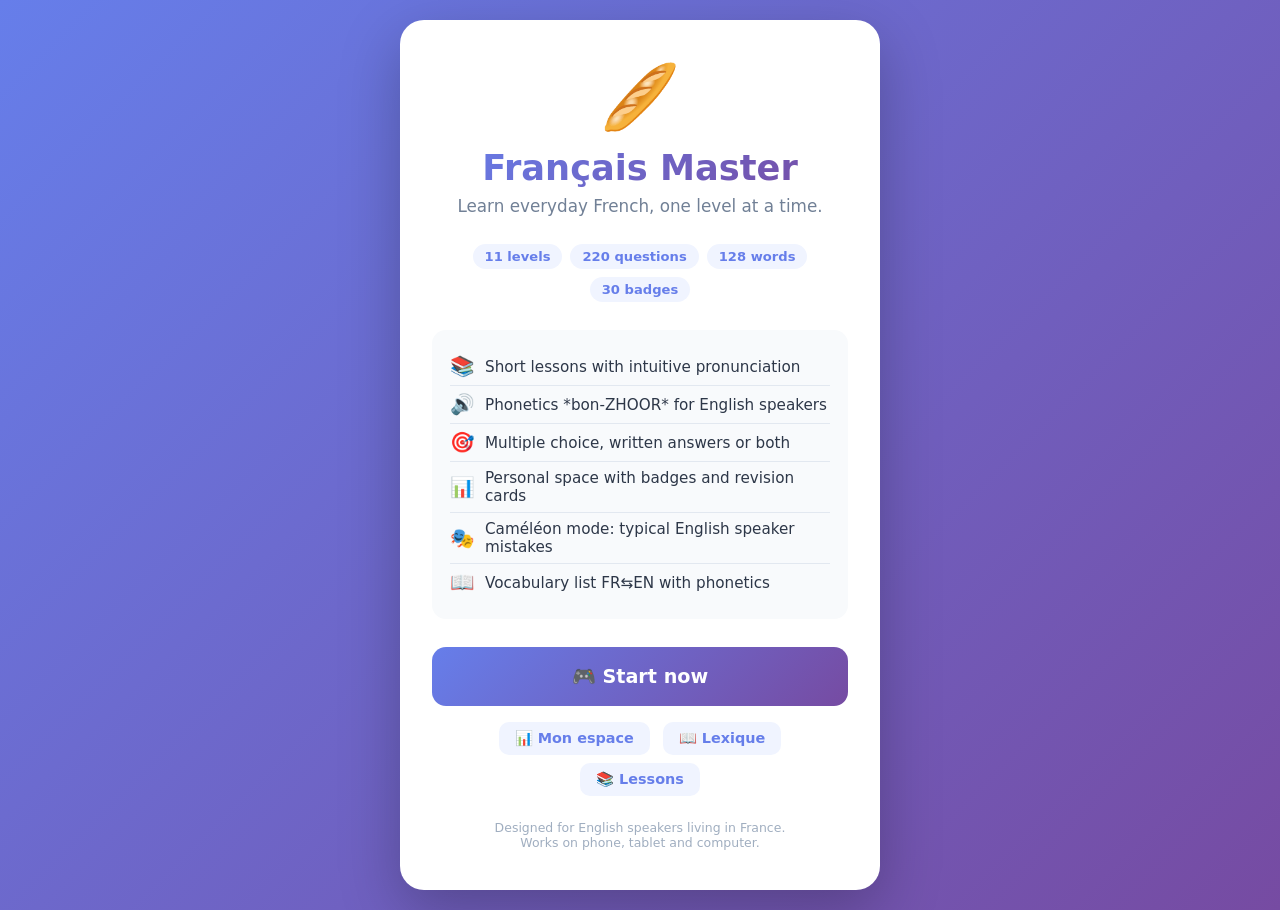
==== index.html @ 839374db "Add files via upload" ====
<!DOCTYPE html>
<html lang="fr">
<head>
<meta charset="UTF-8">
<meta name="viewport" content="width=device-width, initial-scale=1.0">
<title>Français Master</title>
<style>
:root{--primary:#667eea;--secondary:#764ba2}
*{box-sizing:border-box;margin:0;padding:0;font-family:"Segoe UI",system-ui,sans-serif}
body{background:linear-gradient(135deg,var(--primary),var(--secondary));min-height:100vh;display:flex;align-items:center;justify-content:center;padding:20px}
.card{background:white;border-radius:24px;padding:40px 32px;max-width:480px;width:100%;text-align:center;box-shadow:0 20px 60px rgba(0,0,0,.25)}
.emoji{font-size:4em;margin-bottom:12px;display:block;animation:bounce 2s infinite}
@keyframes bounce{0%,100%{transform:translateY(0)}50%{transform:translateY(-10px)}}
h1{font-size:2.2em;font-weight:800;background:linear-gradient(135deg,var(--primary),var(--secondary));-webkit-background-clip:text;-webkit-text-fill-color:transparent;margin-bottom:8px}
.tagline{color:#718096;font-size:1.05em;margin-bottom:28px}
.pills{display:flex;justify-content:center;gap:8px;flex-wrap:wrap;margin-bottom:28px}
.pill{background:#f0f4ff;color:var(--primary);padding:5px 12px;border-radius:20px;font-size:.82em;font-weight:600}
.features{background:#f8fafc;border-radius:14px;padding:18px;margin-bottom:28px;text-align:left}
.feature{display:flex;align-items:center;gap:10px;padding:7px 0;font-size:.95em;color:#2d3748;border-bottom:1px solid #e2e8f0}
.feature:last-child{border-bottom:none}
.feature-icon{font-size:1.3em;flex-shrink:0}
.btn-play{display:block;background:linear-gradient(135deg,var(--primary),var(--secondary));color:white;text-decoration:none;padding:18px 32px;border-radius:14px;font-size:1.2em;font-weight:800;transition:all .25s;margin-bottom:12px}
.btn-play:hover{transform:translateY(-3px);box-shadow:0 10px 25px rgba(102,126,234,.4)}
.btn-sec{display:inline-block;color:var(--primary);text-decoration:none;font-size:.9em;font-weight:600;padding:8px 16px;border-radius:10px;background:#f0f4ff;margin:4px}
.footer{margin-top:20px;font-size:.78em;color:#a0aec0}
</style>
</head>
<body>
<div class="card">
  <span class="emoji">🥖</span>
  <h1>Français Master</h1>
  <p class="tagline">Learn everyday French, one level at a time.</p>
  <div class="pills">
    <span class="pill">11 levels</span>
    <span class="pill">220 questions</span>
    <span class="pill" id="wordCount">128 words</span>
    <span class="pill">30 badges</span>
  </div>
  <div class="features">
    <div class="feature"><span class="feature-icon">📚</span>Short lessons with intuitive pronunciation</div>
    <div class="feature"><span class="feature-icon">🔊</span>Phonetics *bon-ZHOOR* for English speakers</div>
    <div class="feature"><span class="feature-icon">🎯</span>Multiple choice, written answers or both</div>
    <div class="feature"><span class="feature-icon">📊</span>Personal space with badges and revision cards</div>
    <div class="feature"><span class="feature-icon">🎭</span>Caméléon mode: typical English speaker mistakes</div>
    <div class="feature"><span class="feature-icon">📖</span>Vocabulary list FR⇆EN with phonetics</div>
  </div>
  <a href="quiz.html" class="btn-play">🎮 Start now</a>
  <div>
    <a href="dashboard.html" class="btn-sec">📊 Mon espace</a>
    <a href="lexique.html" class="btn-sec">📖 Lexique</a>
    <a href="quiz.html?section=lecons" class="btn-sec">📚 Lessons</a>
  </div>
  <p class="footer">Designed for English speakers living in France.<br>Works on phone, tablet and computer.</p>
</div>
<script src="BDDlexique.js"></script>
<script>
document.addEventListener("DOMContentLoaded", function() {
  if (typeof LEXIQUE_BDD !== "undefined") {
    document.getElementById("wordCount").textContent = LEXIQUE_BDD.length + " words";
  }
});
</script>
</body>
</html>
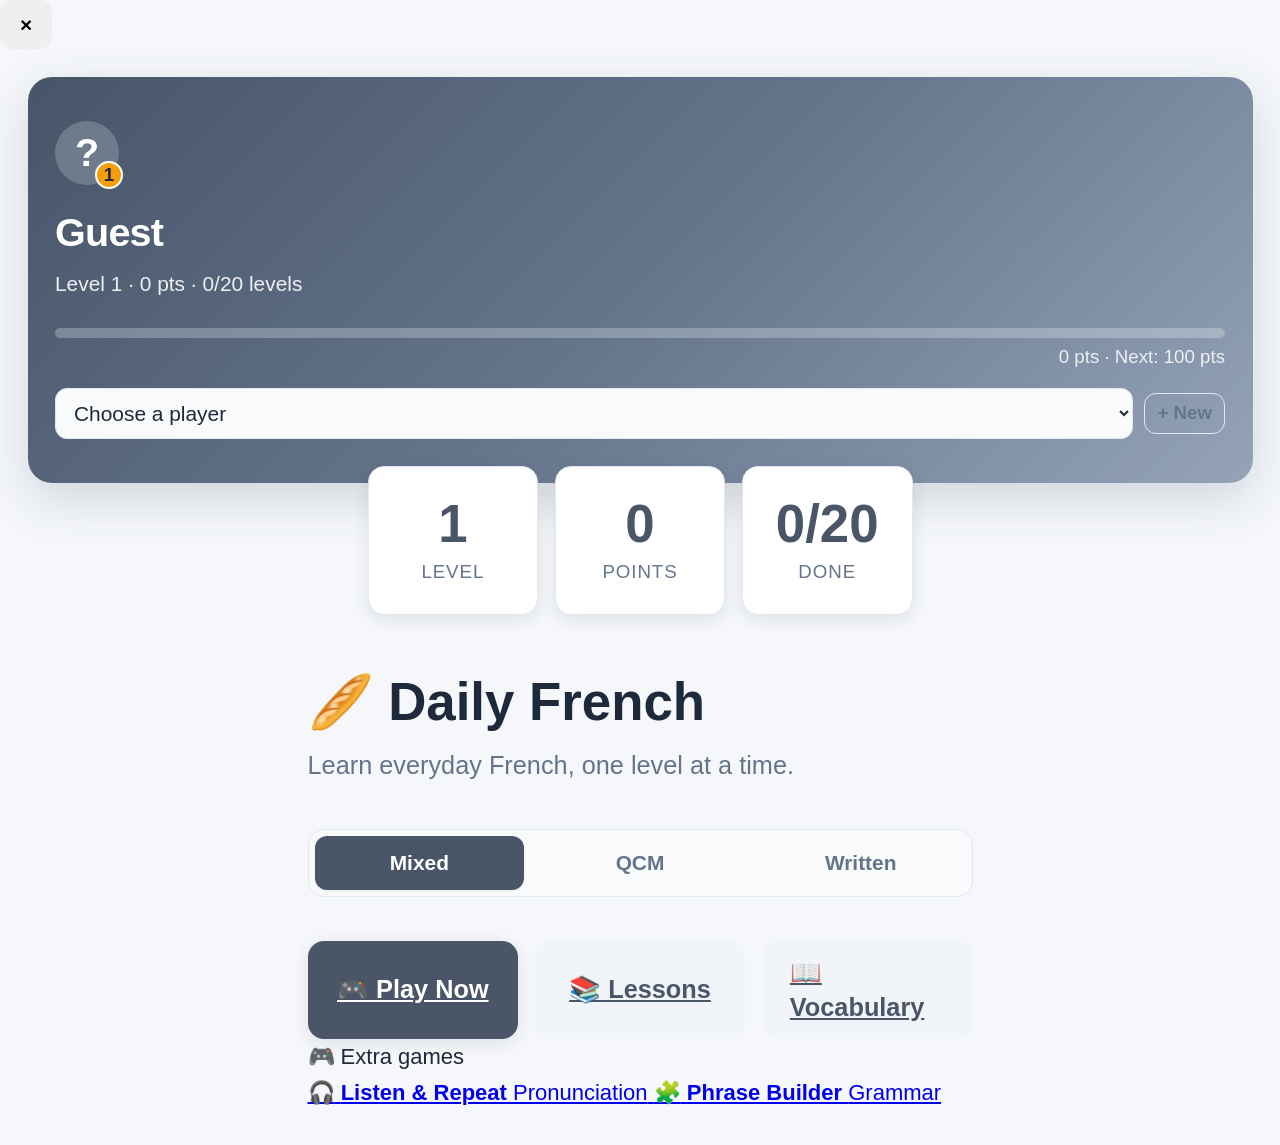
==== commit 5c344520: "Add files via upload" ====
--- a/index.html
+++ b/index.html
@@ -1,64 +1,22 @@
 <!DOCTYPE html>
-<html lang="fr">
+<html lang="en">
 <head>
-<meta charset="UTF-8">
-<meta name="viewport" content="width=device-width, initial-scale=1.0">
-<title>Français Master</title>
-<style>
-:root{--primary:#667eea;--secondary:#764ba2}
-*{box-sizing:border-box;margin:0;padding:0;font-family:"Segoe UI",system-ui,sans-serif}
-body{background:linear-gradient(135deg,var(--primary),var(--secondary));min-height:100vh;display:flex;align-items:center;justify-content:center;padding:20px}
-.card{background:white;border-radius:24px;padding:40px 32px;max-width:480px;width:100%;text-align:center;box-shadow:0 20px 60px rgba(0,0,0,.25)}
-.emoji{font-size:4em;margin-bottom:12px;display:block;animation:bounce 2s infinite}
-@keyframes bounce{0%,100%{transform:translateY(0)}50%{transform:translateY(-10px)}}
-h1{font-size:2.2em;font-weight:800;background:linear-gradient(135deg,var(--primary),var(--secondary));-webkit-background-clip:text;-webkit-text-fill-color:transparent;margin-bottom:8px}
-.tagline{color:#718096;font-size:1.05em;margin-bottom:28px}
-.pills{display:flex;justify-content:center;gap:8px;flex-wrap:wrap;margin-bottom:28px}
-.pill{background:#f0f4ff;color:var(--primary);padding:5px 12px;border-radius:20px;font-size:.82em;font-weight:600}
-.features{background:#f8fafc;border-radius:14px;padding:18px;margin-bottom:28px;text-align:left}
-.feature{display:flex;align-items:center;gap:10px;padding:7px 0;font-size:.95em;color:#2d3748;border-bottom:1px solid #e2e8f0}
-.feature:last-child{border-bottom:none}
-.feature-icon{font-size:1.3em;flex-shrink:0}
-.btn-play{display:block;background:linear-gradient(135deg,var(--primary),var(--secondary));color:white;text-decoration:none;padding:18px 32px;border-radius:14px;font-size:1.2em;font-weight:800;transition:all .25s;margin-bottom:12px}
-.btn-play:hover{transform:translateY(-3px);box-shadow:0 10px 25px rgba(102,126,234,.4)}
-.btn-sec{display:inline-block;color:var(--primary);text-decoration:none;font-size:.9em;font-weight:600;padding:8px 16px;border-radius:10px;background:#f0f4ff;margin:4px}
-.footer{margin-top:20px;font-size:.78em;color:#a0aec0}
-</style>
+  <meta charset="UTF-8">
+  <meta name="viewport" content="width=device-width, initial-scale=1.0">
+  <meta http-equiv="refresh" content="0; url=quiz.html">
+  <title>Daily French 🥖</title>
+  <style>
+    body{margin:0;display:flex;align-items:center;justify-content:center;
+    min-height:100vh;font-family:system-ui,sans-serif;
+    background:linear-gradient(135deg,#667eea,#764ba2);color:white;text-align:center}
+    p{font-size:1.2em;opacity:.85}a{color:white}
+  </style>
 </head>
 <body>
-<div class="card">
-  <span class="emoji">🥖</span>
-  <h1>Français Master</h1>
-  <p class="tagline">Learn everyday French, one level at a time.</p>
-  <div class="pills">
-    <span class="pill">11 levels</span>
-    <span class="pill">220 questions</span>
-    <span class="pill" id="wordCount">128 words</span>
-    <span class="pill">30 badges</span>
+  <div>
+    <div style="font-size:3em">🥖</div>
+    <p>Loading Daily French…</p>
+    <p><a href="quiz.html">Click here if not redirected</a></p>
   </div>
-  <div class="features">
-    <div class="feature"><span class="feature-icon">📚</span>Short lessons with intuitive pronunciation</div>
-    <div class="feature"><span class="feature-icon">🔊</span>Phonetics *bon-ZHOOR* for English speakers</div>
-    <div class="feature"><span class="feature-icon">🎯</span>Multiple choice, written answers or both</div>
-    <div class="feature"><span class="feature-icon">📊</span>Personal space with badges and revision cards</div>
-    <div class="feature"><span class="feature-icon">🎭</span>Caméléon mode: typical English speaker mistakes</div>
-    <div class="feature"><span class="feature-icon">📖</span>Vocabulary list FR⇆EN with phonetics</div>
-  </div>
-  <a href="quiz.html" class="btn-play">🎮 Start now</a>
-  <div>
-    <a href="dashboard.html" class="btn-sec">📊 Mon espace</a>
-    <a href="lexique.html" class="btn-sec">📖 Lexique</a>
-    <a href="quiz.html?section=lecons" class="btn-sec">📚 Lessons</a>
-  </div>
-  <p class="footer">Designed for English speakers living in France.<br>Works on phone, tablet and computer.</p>
-</div>
-<script src="BDDlexique.js"></script>
-<script>
-document.addEventListener("DOMContentLoaded", function() {
-  if (typeof LEXIQUE_BDD !== "undefined") {
-    document.getElementById("wordCount").textContent = LEXIQUE_BDD.length + " words";
-  }
-});
-</script>
 </body>
-</html>+</html>
